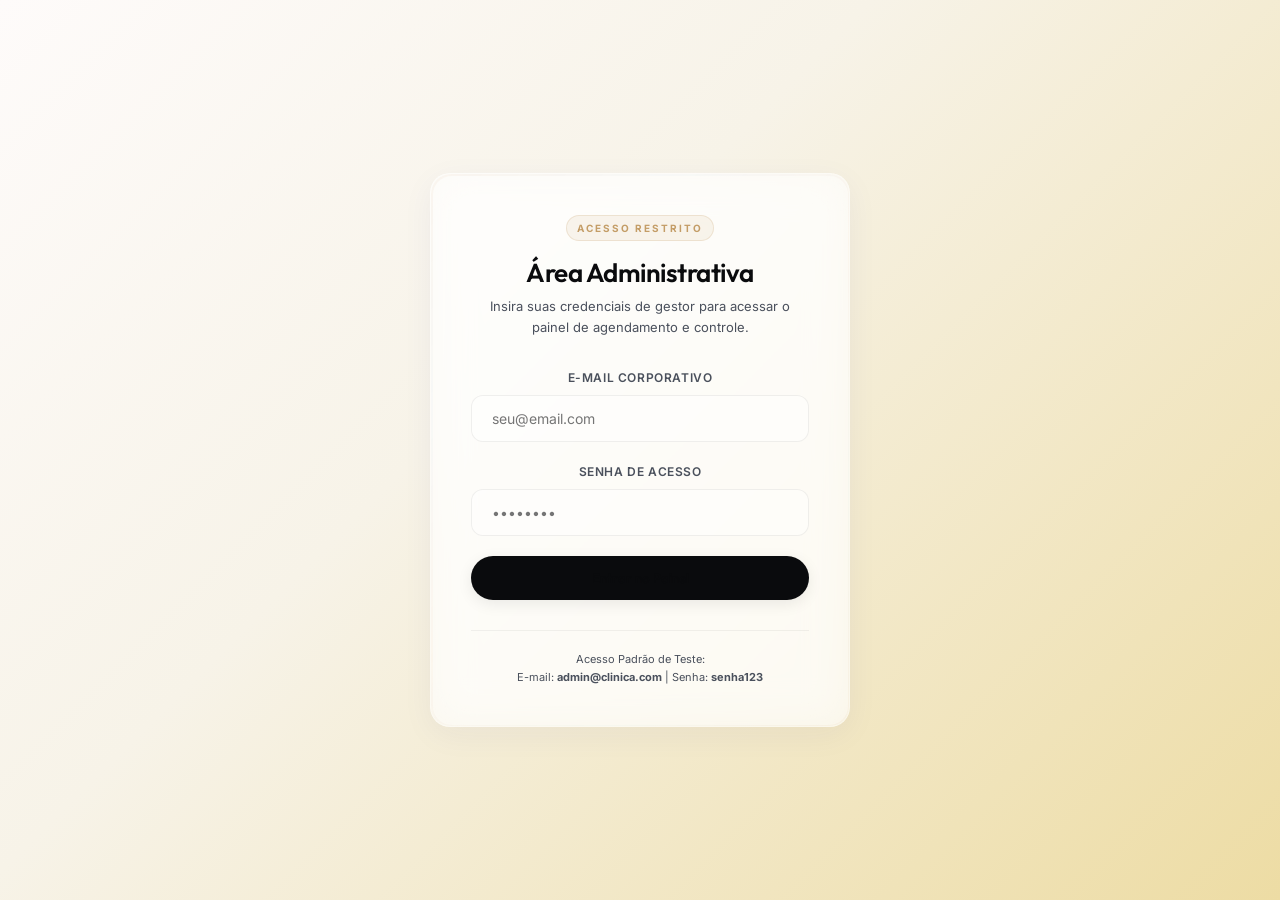
==== admin.html @ 95a86752 "feat: implement dedicated admin.html dashboard with email/password authentication and manager manage" ====
<!DOCTYPE html>
<html lang="pt-BR">
<head>
    <meta charset="UTF-8">
    <meta name="viewport" content="width=device-width, initial-scale=1.0">
    <title>Painel Administrativo - Seu Site</title>
    <!-- Google Fonts: Outfit (luxury headings) and Inter (body content) -->
    <link rel="preconnect" href="https://fonts.googleapis.com">
    <link rel="preconnect" href="https://fonts.gstatic.com" crossorigin>
    <link href="https://fonts.googleapis.com/css2?family=Inter:wght@300;400;500;600;700&family=Outfit:wght@300;400;500;600;700;800&display=swap" rel="stylesheet">
    <link rel="stylesheet" href="style.css">
    <link rel="stylesheet" href="admin.css">
</head>
<body data-theme="light">
    <!-- Liquid Glass SVG filter definitions -->
    <svg style="position: absolute; width: 0; height: 0; pointer-events: none;" xmlns="http://www.w3.org/2000/svg">
        <defs>
            <filter id="liquid-glass-filter">
                <feTurbulence type="fractalNoise" baseFrequency="0.015" numOctaves="3" result="noise" seed="5"></feTurbulence>
                <feDisplacementMap in="SourceGraphic" in2="noise" scale="8" xChannelSelector="R" yChannelSelector="G"></feDisplacementMap>
            </filter>
        </defs>
    </svg>

    <!-- Morphing Background Glass Sculptures -->
    <div class="glass-sculpture sculpture-1"></div>
    <div class="glass-sculpture sculpture-2"></div>
    <div class="glass-sculpture sculpture-3"></div>

    <div class="admin-container">
        <!-- 1. LOGIN GATE -->
        <div id="login-gate" class="login-gate glass-panel">
            <span class="admin-tag">Acesso Restrito</span>
            <h2>Área Administrativa</h2>
            <p class="login-desc">Insira suas credenciais de gestor para acessar o painel de agendamento e controle.</p>

            <form id="login-form" onsubmit="handleLogin(event)">
                <div class="input-group">
                    <label for="login-email">E-mail Corporativo</label>
                    <input type="email" id="login-email" required placeholder="seu@email.com">
                </div>
                <div class="input-group">
                    <label for="login-password">Senha de Acesso</label>
                    <input type="password" id="login-password" required placeholder="••••••••">
                </div>
                <button type="submit" class="btn-primary full-width">
                    <span>Entrar no Painel</span>
                </button>
            </form>
            <p id="login-error-message" class="error-text" style="display: none;">E-mail ou senha incorretos. Tente novamente.</p>
            
            <div class="login-footer">
                <p>Acesso Padrão de Teste:<br>E-mail: <strong>admin@clinica.com</strong> | Senha: <strong>senha123</strong></p>
            </div>
        </div>

        <!-- 2. MAIN ADMIN DASHBOARD -->
        <div id="admin-dashboard" class="admin-dashboard" style="display: none;">
            <!-- Upper Navigation Navbar -->
            <header class="admin-header glass-panel">
                <div class="admin-logo-area">
                    <span class="logo-circle"></span>
                    <h1>Seu Site <span class="logo-sub">Painel</span></h1>
                </div>
                <div class="admin-user-profile">
                    <div class="user-avatar" id="header-avatar">A</div>
                    <div class="user-info-text">
                        <span class="user-name" id="header-username">Administrador</span>
                        <span class="user-role">Gestor Clínico</span>
                    </div>
                    <button class="btn-logout" onclick="handleLogout()">Sair</button>
                </div>
            </header>

            <!-- Dashboard Columns Layout -->
            <div class="admin-layout">
                <!-- Sidebar Menu Tabs -->
                <aside class="admin-sidebar glass-panel">
                    <nav class="sidebar-nav">
                        <button class="sidebar-tab-btn active" id="btn-tab-prices" onclick="switchTab('prices')">
                            <span class="nav-icon">💵</span> Valores & FAQ
                        </button>
                        <button class="sidebar-tab-btn" id="btn-tab-slots" onclick="switchTab('slots')">
                            <span class="nav-icon">📅</span> Agenda & Horários
                        </button>
                        <button class="sidebar-tab-btn" id="btn-tab-bookings" onclick="switchTab('bookings')">
                            <span class="nav-icon">📋</span> Agendamentos
                        </button>
                        <button class="sidebar-tab-btn" id="btn-tab-managers" onclick="switchTab('managers')">
                            <span class="nav-icon">👥</span> Gestores
                        </button>
                    </nav>
                </aside>

                <!-- Content Area -->
                <main class="admin-main-content">
                    <!-- Tab 1: Prices & FAQ -->
                    <div class="tab-content active glass-panel" id="tab-prices">
                        <span class="content-tag">Ajustes Rápidos</span>
                        <h2>Valores dos Serviços</h2>
                        <p class="section-desc">Edite os custos mínimos de cada procedimento. O Chatbot AI e o Agendador serão atualizados instantaneamente.</p>
                        
                        <div class="admin-form-grid">
                            <div class="input-group">
                                <label for="input-price-harmonizacao">Preço Mínimo: Harmonização Facial (R$)</label>
                                <input type="number" id="input-price-harmonizacao" min="0" onchange="savePrices()">
                            </div>
                            <div class="input-group">
                                <label for="input-price-corporal">Preço Mínimo: Tratamentos Corporais (R$)</label>
                                <input type="number" id="input-price-corporal" min="0" onchange="savePrices()">
                            </div>
                            <div class="input-group">
                                <label for="input-price-rejuvenescimento">Preço Mínimo: Rejuvenescimento Facial (R$)</label>
                                <input type="number" id="input-price-rejuvenescimento" min="0" onchange="savePrices()">
                            </div>
                        </div>

                        <h2 style="margin-top: 40px;">FAQ do Assistente Virtual</h2>
                        <p class="section-desc">Configure as respostas que a I.A do site dará aos clientes sobre informações gerais.</p>

                        <div class="input-group">
                            <label for="input-faq-address">Onde fica a clínica? (Endereço completo)</label>
                            <textarea id="input-faq-address" rows="3" onchange="saveFAQ()"></textarea>
                        </div>
                        <div class="input-group">
                            <label for="input-faq-return">Como funciona a consulta de retorno e retoques?</label>
                            <textarea id="input-faq-return" rows="3" onchange="saveFAQ()"></textarea>
                        </div>
                    </div>

                    <!-- Tab 2: Availability Calendar -->
                    <div class="tab-content glass-panel" id="tab-slots">
                        <span class="content-tag">Planejamento</span>
                        <h2>Gerenciar Disponibilidade</h2>
                        <p class="section-desc">Selecione os dias da semana e horários padrões que a clínica disponibilizará para agendamentos automáticos.</p>

                        <h3 class="subsection-title">Dias de Atendimento</h3>
                        <div class="days-checkbox-container">
                            <label class="day-checkbox-label"><input type="checkbox" id="chk-day-1" onchange="saveAvailability()"> Segunda-Feira</label>
                            <label class="day-checkbox-label"><input type="checkbox" id="chk-day-2" onchange="saveAvailability()"> Terça-Feira</label>
                            <label class="day-checkbox-label"><input type="checkbox" id="chk-day-3" onchange="saveAvailability()"> Quarta-Feira</label>
                            <label class="day-checkbox-label"><input type="checkbox" id="chk-day-4" onchange="saveAvailability()"> Quinta-Feira</label>
                            <label class="day-checkbox-label"><input type="checkbox" id="chk-day-5" onchange="saveAvailability()"> Sexta-Feira</label>
                            <label class="day-checkbox-label"><input type="checkbox" id="chk-day-6" onchange="saveAvailability()"> Sábado</label>
                        </div>

                        <h3 class="subsection-title" style="margin-top: 32px;">Horários Disponíveis</h3>
                        <p class="section-desc" style="margin-bottom: 16px;">Assinale os horários padrões que ficarão disponíveis para escolha do cliente:</p>
                        
                        <div class="hours-grid-list" id="hours-grid-container">
                            <!-- Hours list will be dynamically rendered here -->
                        </div>
                    </div>

                    <!-- Tab 3: Active Client Bookings -->
                    <div class="tab-content glass-panel" id="tab-bookings">
                        <span class="content-tag">Reservas</span>
                        <h2>Agendamentos Efetuados</h2>
                        <p class="section-desc">Lista detalhada de reservas e consultas marcadas pelos clientes diretamente pelo site.</p>

                        <div class="bookings-list-table" id="bookings-list-container">
                            <!-- Active bookings will render here -->
                        </div>
                    </div>

                    <!-- Tab 4: Managers & Administrators Management -->
                    <div class="tab-content glass-panel" id="tab-managers">
                        <span class="content-tag">Segurança</span>
                        <h2>Gerenciamento de Gestores</h2>
                        <p class="section-desc">Adicione ou remova profissionais autorizados a alterar preços, horários e visualizar os agendamentos da clínica.</p>

                        <div class="managers-layout">
                            <!-- New Manager Form -->
                            <div class="manager-form-panel glass-panel">
                                <h3>Adicionar Novo Gestor</h3>
                                <form id="add-manager-form" onsubmit="addManager(event)">
                                    <div class="input-group">
                                        <label for="new-manager-name">Nome Completo</label>
                                        <input type="text" id="new-manager-name" required placeholder="Nome do Gestor">
                                    </div>
                                    <div class="input-group">
                                        <label for="new-manager-email">E-mail de Login</label>
                                        <input type="email" id="new-manager-email" required placeholder="email@clinica.com">
                                    </div>
                                    <div class="input-group">
                                        <label for="new-manager-password">Senha Provisória</label>
                                        <input type="password" id="new-manager-password" required placeholder="Mínimo 6 caracteres" minlength="6">
                                    </div>
                                    <button type="submit" class="btn-primary full-width" style="margin-top: 12px;">
                                        <span>Cadastrar Gestor</span>
                                    </button>
                                </form>
                                <p id="add-manager-error" class="error-text" style="display: none; margin-top: 8px; font-size: 11px;"></p>
                            </div>

                            <!-- Active Managers List -->
                            <div class="managers-list-panel">
                                <h3>Gestores Ativos</h3>
                                <div class="managers-grid" id="managers-list-container">
                                    <!-- Rendered dynamically -->
                                </div>
                            </div>
                        </div>
                    </div>
                </main>
            </div>
        </div>
    </div>

    <!-- Background overlay light leak flare animation -->
    <div class="light-leak-overlay"></div>

    <script src="admin.js"></script>
</body>
</html>
---- style.css ----
/* ==========================================================================
   PREMIUM REFRACTIVE DESIGN SYSTEM
   ========================================================================== */

/* Design Tokens & Theme Variables */
:root {
    /* Fonts */
    --font-primary: 'Inter', sans-serif;
    --font-heading: 'Outfit', sans-serif;

    /* Transition Curves */
    --transition-smooth: all 0.6s cubic-bezier(0.16, 1, 0.3, 1);
    --transition-bounce: all 0.8s cubic-bezier(0.34, 1.56, 0.64, 1);

    /* Light Theme (Pearlescent Gold & Alabaster) */
    --bg-main: linear-gradient(to bottom, #fefbfa 0%, #faf1dc 30%, #f3e6c0 60%, #eadca5 100%);
    --color-text-primary: #0a0b0d; /* Obsidian text color satisfying WCAG */
    --color-text-secondary: #4a505c;
    --color-accent: #c49d67; /* Warm Coppery Champagne Gold */
    --color-accent-hover: #b08752;
    --color-glass-bg: rgba(255, 255, 255, 0.28);
    --color-glass-border: rgba(0, 0, 0, 0.04);
    --color-glass-inner-glow: rgba(255, 255, 255, 0.9);
    --color-shadow: rgba(0, 0, 0, 0.03);
    
    /* Refraction (Prism Border Gradient with warmer copper undertones) */
    --prism-gradient: linear-gradient(135deg, 
        rgba(210, 150, 90, 0.3) 0%, 
        rgba(132, 172, 219, 0.2) 25%, 
        rgba(240, 180, 140, 0.3) 50%, 
        rgba(142, 209, 188, 0.2) 75%, 
        rgba(210, 150, 90, 0.3) 100%
    );
    --btn-glass-gradient: linear-gradient(135deg, rgba(255, 255, 255, 0.4), rgba(255, 255, 255, 0.15));
    --aura-1: rgba(210, 140, 80, 0.15); /* Copper Light Flare */
    --aura-2: rgba(132, 172, 219, 0.1);  /* Cool Balance */
    --aura-3: rgba(240, 190, 140, 0.09); /* Soft Vanilla Glow */
}

/* Midnight Obsidian Theme Override */
body[data-theme="dark"] {
    --bg-main: linear-gradient(135deg, #07080a 0%, #0d0f13 50%, #14171d 100%);
    --color-text-primary: #fafafc; /* Radiant light text */
    --color-text-secondary: #9fa6b5;
    --color-accent: #e6c587; /* Radiant Gold */
    --color-accent-hover: #ffd99e;
    --color-glass-bg: rgba(13, 16, 22, 0.45);
    --color-glass-border: rgba(255, 255, 255, 0.05);
    --color-glass-inner-glow: rgba(255, 255, 255, 0.05);
    --color-shadow: rgba(0, 0, 0, 0.3);

    /* Dark theme Refraction */
    --prism-gradient: linear-gradient(135deg, 
        rgba(230, 197, 135, 0.35) 0%, 
        rgba(110, 150, 200, 0.3) 30%, 
        rgba(190, 120, 190, 0.3) 60%, 
        rgba(100, 190, 160, 0.3) 80%, 
        rgba(230, 197, 135, 0.35) 100%
    );
    --btn-glass-gradient: linear-gradient(135deg, rgba(255, 255, 255, 0.08), rgba(255, 255, 255, 0.02));
    --aura-1: rgba(230, 197, 135, 0.08);
    --aura-2: rgba(110, 150, 200, 0.08);
    --aura-3: rgba(190, 120, 190, 0.06);
}

/* Base Styles */
* {
    margin: 0;
    padding: 0;
    box-sizing: border-box;
    scroll-behavior: smooth;
}

body {
    font-family: var(--font-primary);
    color: var(--color-text-primary);
    background: var(--bg-main);
    background-attachment: local;
    background-repeat: no-repeat;
    overflow-x: hidden;
    min-height: 100vh;
    transition: background 0.8s ease, color 0.5s ease;
    line-height: 1.6;
}

h1, h2, h3, h4 {
    font-family: var(--font-heading);
    font-weight: 600;
    letter-spacing: -0.02em;
    line-height: 1.2;
}

a {
    text-decoration: none;
    color: inherit;
}

/* Hide SVG filters but keep functional */
.svg-filters {
    position: absolute;
    width: 0;
    height: 0;
    pointer-events: none;
}

/* Ambient Aura Lights (Luxury glows in background) */
.ambient-aura {
    position: absolute;
    border-radius: 50%;
    filter: blur(140px);
    z-index: -100;
    pointer-events: none;
    transition: background 0.8s ease;
}

#aura-1 {
    width: 600px;
    height: 600px;
    background: var(--aura-1);
    top: -100px;
    right: -100px;
}

#aura-2 {
    width: 500px;
    height: 500px;
    background: var(--aura-2);
    top: 40%;
    left: -150px;
}

#aura-3 {
    width: 700px;
    height: 700px;
    background: var(--aura-3);
    bottom: -100px;
    right: 10%;
}

/* ==========================================================================
   GLASS PANEL DESIGN SYSTEM
   ========================================================================== */

.glass-panel {
    position: relative;
    border-radius: 24px;
    z-index: 1;
    box-shadow: 
        0 12px 40px var(--color-shadow),
        inset 1px 1px 1px var(--color-glass-inner-glow),
        inset -1px -1px 1px rgba(0, 0, 0, 0.02);
    transition: var(--transition-smooth);
}

/* Backdrop-filter isolated in ::before to prevent text distortion */
.glass-panel::before {
    content: '';
    position: absolute;
    inset: 0;
    border-radius: inherit;
    background: var(--color-glass-bg);
    backdrop-filter: blur(20px);
    -webkit-backdrop-filter: blur(20px);
    z-index: -10;
    pointer-events: none;
}

/* Refractive Chromatic Border (Prism Effect) */
.glass-panel::after {
    content: '';
    position: absolute;
    inset: 0;
    border-radius: inherit;
    padding: 1.5px;
    background: var(--prism-gradient);
    -webkit-mask: linear-gradient(#fff 0 0) content-box, linear-gradient(#fff 0 0);
    -webkit-mask-composite: xor;
    mask-composite: exclude;
    pointer-events: none;
    z-index: 20;
    opacity: 0.22;
    transition: var(--transition-smooth);
}

.glass-panel:hover::after {
    opacity: 0.45;
}

/* ==========================================================================
   BUTTONS & ACTIONS
   ========================================================================== */

/* Premium CTA Button (Liquid Glass feel on hover) */
.btn-primary {
    position: relative;
    display: inline-flex;
    align-items: center;
    justify-content: center;
    padding: 14px 28px;
    border-radius: 50px;
    background: var(--color-text-primary);
    color: var(--bg-main);
    font-family: var(--font-heading);
    font-weight: 500;
    overflow: hidden;
    border: none;
    cursor: pointer;
    box-shadow: 0 4px 15px rgba(0, 0, 0, 0.08);
    transition: var(--transition-smooth);
    z-index: 1;
}

.btn-primary span {
    position: relative;
    z-index: 5;
    transition: var(--transition-smooth);
}

.btn-primary::before {
    content: '';
    position: absolute;
    inset: 0;
    background: var(--color-accent);
    transform: scaleX(0);
    transform-origin: right;
    transition: transform 0.6s cubic-bezier(0.16, 1, 0.3, 1);
    z-index: -1;
}

.btn-primary:hover {
    box-shadow: 0 8px 25px rgba(0, 0, 0, 0.15);
    color: #fff;
    transform: translateY(-2px);
}

.btn-primary:hover::before {
    transform: scaleX(1);
    transform-origin: left;
}

.btn-primary:active {
    transform: translateY(0);
}

/* Secondary Button with Refraction */
.btn-secondary {
    position: relative;
    display: inline-flex;
    align-items: center;
    justify-content: center;
    padding: 14px 28px;
    font-family: var(--font-heading);
    font-weight: 500;
    color: var(--color-text-primary);
    cursor: pointer;
    border: none;
    transition: var(--transition-smooth);
}

.btn-secondary::before {
    background: var(--btn-glass-gradient);
    backdrop-filter: blur(10px);
    -webkit-backdrop-filter: blur(10px);
}

.btn-secondary:hover {
    transform: translateY(-2px);
}

.btn-secondary:hover::after {
    opacity: 0.45;
}

.full-width {
    width: 100%;
}

.text-center {
    text-align: center;
}

/* ==========================================================================
   HEADER NAVIGATION
   ========================================================================== */

.main-header {
    position: fixed;
    top: 24px;
    left: 5%;
    width: 90%;
    height: 76px;
    border-radius: 40px;
    z-index: 1000;
    transition: var(--transition-smooth);
}

.main-header::before {
    backdrop-filter: blur(16px);
    -webkit-backdrop-filter: blur(16px);
}

.header-container {
    display: flex;
    justify-content: space-between;
    align-items: center;
    height: 100%;
    padding: 0 32px;
}

.logo {
    display: flex;
    flex-direction: column;
}

.logo-title {
    font-family: var(--font-heading);
    font-size: 20px;
    font-weight: 700;
    letter-spacing: 0.05em;
    color: var(--color-text-primary);
    line-height: 1.1;
}

.logo-subtitle {
    font-size: 9px;
    font-weight: 400;
    letter-spacing: 0.28em;
    color: var(--color-accent);
    margin-top: 2px;
}

.nav-menu {
    display: flex;
    gap: 32px;
}

.nav-link {
    font-family: var(--font-heading);
    font-size: 15px;
    font-weight: 500;
    color: var(--color-text-secondary);
    position: relative;
    padding: 6px 0;
    transition: color 0.3s ease;
}

.nav-link::after {
    content: '';
    position: absolute;
    bottom: 0;
    left: 0;
    width: 100%;
    height: 1.5px;
    background: var(--color-accent);
    transform: scaleX(0);
    transform-origin: right;
    transition: transform 0.4s cubic-bezier(0.16, 1, 0.3, 1);
}

.nav-link:hover {
    color: var(--color-text-primary);
}

.nav-link:hover::after,
.nav-link.active::after {
    transform: scaleX(1);
    transform-origin: left;
}

.nav-link.active {
    color: var(--color-text-primary);
}

.header-actions {
    display: flex;
    align-items: center;
    gap: 16px;
}

/* Theme Toggle slider button */
.theme-toggle-btn {
    width: 44px;
    height: 44px;
    border-radius: 50%;
    border: none;
    cursor: pointer;
    display: flex;
    align-items: center;
    justify-content: center;
    color: var(--color-text-primary);
}

.theme-toggle-btn::before {
    background: var(--btn-glass-gradient);
    backdrop-filter: blur(8px);
    -webkit-backdrop-filter: blur(8px);
}

.theme-toggle-btn .toggle-icon {
    position: absolute;
    display: flex;
    align-items: center;
    justify-content: center;
    transition: transform 0.5s cubic-bezier(0.34, 1.56, 0.64, 1), opacity 0.4s ease;
}

body[data-theme="light"] .theme-toggle-btn .sun {
    transform: rotate(0) scale(1);
    opacity: 1;
}

body[data-theme="light"] .theme-toggle-btn .moon {
    transform: rotate(90deg) scale(0);
    opacity: 0;
}

body[data-theme="dark"] .theme-toggle-btn .sun {
    transform: rotate(-90deg) scale(0);
    opacity: 0;
}

body[data-theme="dark"] .theme-toggle-btn .moon {
    transform: rotate(0) scale(1);
    opacity: 1;
}

.mobile-menu-toggle {
    display: none;
    flex-direction: column;
    gap: 5px;
    width: 30px;
    background: none;
    border: none;
    cursor: pointer;
}

.mobile-menu-toggle span {
    width: 100%;
    height: 2px;
    background: var(--color-text-primary);
    transition: var(--transition-smooth);
}

/* ==========================================================================
   HERO SECTION & LIQUID SCULPTURE
   ========================================================================== */

.hero-section {
    position: relative;
    padding-top: 160px;
    padding-bottom: 80px;
    min-height: 90vh;
    display: flex;
    align-items: center;
    overflow: hidden;
}

.hero-section::before {
    content: '';
    position: absolute;
    inset: 0;
    background: linear-gradient(125deg, 
        rgba(255, 255, 255, 0) 30%, 
        rgba(210, 140, 80, 0.09) 50%, 
        rgba(240, 190, 140, 0.06) 70%, 
        rgba(255, 255, 255, 0) 90%
    );
    background-size: 200% 200%;
    animation: lightLeak 12s ease infinite alternate;
    pointer-events: none;
    z-index: 2;
    mix-blend-mode: screen;
}

@keyframes lightLeak {
    0% { background-position: 0% 50%; opacity: 0.5; }
    100% { background-position: 100% 50%; opacity: 0.9; }
}

.hero-container {
    width: 90%;
    max-width: 1200px;
    margin: 0 auto;
    display: grid;
    grid-template-columns: 1.2fr 1fr;
    gap: 60px;
    align-items: center;
}

.hero-content {
    display: flex;
    flex-direction: column;
    align-items: flex-start;
}

.badge {
    padding: 6px 16px;
    border-radius: 50px;
    font-size: 13px;
    font-weight: 600;
    text-transform: uppercase;
    letter-spacing: 0.1em;
    color: var(--color-accent);
    margin-bottom: 24px;
}

.badge::before {
    background: var(--color-glass-bg);
}

.hero-title {
    font-size: 54px;
    font-weight: 700;
    line-height: 1.15;
    margin-bottom: 24px;
}

/* Chrome/Lux gradient text */
.text-gradient {
    background: linear-gradient(135deg, var(--color-accent) 0%, #aa8c55 50%, var(--color-text-primary) 100%);
    -webkit-background-clip: text;
    -webkit-text-fill-color: transparent;
    background-clip: text;
}

.hero-description {
    font-size: 18px;
    color: var(--color-text-secondary);
    margin-bottom: 40px;
    max-width: 520px;
}

.hero-actions {
    display: flex;
    gap: 20px;
}

/* Interactive hero visual alignment */
.hero-visual {
    position: relative;
    display: flex;
    justify-content: center;
    align-items: center;
    height: 520px;
    width: 100%;
}

.image-wrapper {
    position: relative;
    width: 80%;
    height: 100%;
    border-radius: 32px;
    overflow: visible;
    z-index: 10;
}

.hero-doctor-img {
    width: 100%;
    height: 100%;
    object-fit: cover;
    border-radius: 32px;
    box-shadow: 0 20px 50px rgba(0,0,0,0.1);
    transition: var(--transition-smooth);
}

/* Floating Glass Overlay plates on Doctor Image */
.floating-glass {
    position: absolute;
    width: 200px;
    padding: 16px 20px;
    backdrop-filter: blur(12px) url("#liquid-glass-filter");
    -webkit-backdrop-filter: blur(12px) url("#liquid-glass-filter");
    z-index: 30;
    animation: floatingPlate 6s ease-in-out infinite alternate;
}

.glass-plate-1 {
    top: 20%;
    left: -40px;
    animation-delay: 0s;
}

.glass-plate-2 {
    bottom: 15%;
    right: -40px;
    animation-delay: -3s;
}

.glass-inner {
    display: flex;
    flex-direction: column;
}

.glass-number {
    font-family: var(--font-heading);
    font-size: 24px;
    font-weight: 700;
    color: var(--color-accent);
}

.glass-label {
    font-size: 12px;
    font-weight: 500;
    color: var(--color-text-primary);
    margin-top: 4px;
}

/* Morphing Liquid Glass Sculpture */
.sculpture-container {
    position: absolute;
    width: 110%;
    height: 110%;
    z-index: 1;
    pointer-events: none;
}

.liquid-sculpture {
    position: absolute;
    inset: 10%;
    background: conic-gradient(from 180deg at 50% 50%, 
        rgba(197, 160, 89, 0.45) 0deg, 
        rgba(132, 172, 219, 0.4) 120deg, 
        rgba(214, 152, 179, 0.45) 240deg, 
        rgba(197, 160, 89, 0.45) 360deg
    );
    border-radius: 60% 40% 30% 70% / 60% 30% 70% 40%;
    filter: blur(40px);
    opacity: 0.7;
    animation: morphingSculpture 12s infinite alternate ease-in-out;
}

#sculpture-layer-2 {
    inset: 5%;
    background: radial-gradient(circle, rgba(255, 255, 255, 0.8) 0%, rgba(255, 255, 255, 0) 70%);
    opacity: 0.6;
    animation: morphingSculpture 8s infinite alternate-reverse ease-in-out;
}

#sculpture-layer-3 {
    inset: 12%;
    border: 3px solid rgba(255, 255, 255, 0.4);
    filter: blur(4px) url("#liquid-glass-filter");
    animation: morphingSculpture 16s infinite alternate ease-in-out;
}

/* Animations */
@keyframes floatingPlate {
    0% { transform: translateY(0) rotate(0deg); }
    100% { transform: translateY(-15px) rotate(2deg); }
}

@keyframes morphingSculpture {
    0% {
        border-radius: 60% 40% 30% 70% / 60% 30% 70% 40%;
        transform: rotate(0deg) scale(1);
    }
    50% {
        border-radius: 40% 60% 50% 50% / 40% 60% 40% 60%;
        transform: rotate(180deg) scale(1.08);
    }
    100% {
        border-radius: 50% 50% 70% 30% / 50% 30% 60% 50%;
        transform: rotate(360deg) scale(0.95);
    }
}

/* ==========================================================================
   SPECIALTIES GRID WITH SIBLING DIMMING & 3D TILT
   ========================================================================== */

.specialties-section {
    padding: 100px 5%;
    max-width: 1200px;
    margin: 0 auto;
}

.section-header {
    text-align: center;
    margin-bottom: 60px;
}

.section-title {
    font-size: 40px;
    font-weight: 700;
    margin-bottom: 16px;
}

.section-subtitle {
    font-size: 16px;
    color: var(--color-text-secondary);
    max-width: 600px;
    margin: 0 auto;
}

.grid-container {
    display: grid;
    grid-template-columns: repeat(3, 1fr);
    gap: 32px;
}

.grid-col {
    perspective: 1000px;
    height: 100%;
}

.card {
    height: 100%;
    display: flex;
    flex-direction: column;
    overflow: hidden;
    cursor: pointer;
    transform-style: preserve-3d;
    transform: perspective(1000px) rotateX(0) rotateY(0) scale(1);
    transition: transform 0.5s cubic-bezier(0.16, 1, 0.3, 1), opacity 0.5s ease, filter 0.5s ease;
}

/* Sibling Dimming Action (defined in skill CSS) */
.grid-container:hover .card {
    opacity: 0.45;
    transform: scale(0.96);
    filter: blur(0.5px);
}

.grid-container .card:hover {
    opacity: 1;
    filter: none;
    transform: scale(1.02);
}

/* Spotlight radial overlay tracked by JavaScript */
.card-glow {
    position: absolute;
    inset: 0;
    background: radial-gradient(circle 200px at var(--mouse-x, 50%) var(--mouse-y, 50%), 
        rgba(255, 255, 255, 0.15), 
        transparent 80%
    );
    z-index: 5;
    pointer-events: none;
    mix-blend-mode: overlay;
    opacity: 0;
    transition: opacity 0.4s ease;
}

.card:hover .card-glow {
    opacity: 1;
}

.card-img-container {
    position: relative;
    width: 100%;
    height: 240px;
    overflow: hidden;
}

.card-img {
    width: 100%;
    height: 100%;
    object-fit: cover;
    transition: transform 1.2s cubic-bezier(0.16, 1, 0.3, 1);
}

.card-overlay {
    position: absolute;
    inset: 0;
    background: linear-gradient(to bottom, transparent 40%, rgba(0,0,0,0.4) 100%);
    opacity: 0.6;
}

.card:hover .card-img {
    transform: scale(1.08);
}

.card-content {
    padding: 32px;
    display: flex;
    flex-direction: column;
    flex-grow: 1;
    z-index: 10;
}

.card-icon {
    width: 48px;
    height: 48px;
    border-radius: 12px;
    background: rgba(197, 160, 89, 0.1);
    color: var(--color-accent);
    display: flex;
    align-items: center;
    justify-content: center;
    margin-bottom: 24px;
    transition: var(--transition-smooth);
}

.card:hover .card-icon {
    background: var(--color-accent);
    color: #fff;
    transform: scale(1.1) translateZ(20px);
}

.card-title {
    font-size: 22px;
    margin-bottom: 12px;
    transition: var(--transition-smooth);
}

.card:hover .card-title {
    transform: translateZ(15px);
}

.card-description {
    font-size: 14px;
    color: var(--color-text-secondary);
    margin-bottom: 24px;
    flex-grow: 1;
}

.card-btn {
    background: none;
    border: none;
    font-family: var(--font-heading);
    font-size: 15px;
    font-weight: 600;
    color: var(--color-accent);
    cursor: pointer;
    display: inline-flex;
    align-items: center;
    gap: 8px;
    align-self: flex-start;
    transition: var(--transition-smooth);
}

.card-btn .arrow {
    transition: transform 0.3s ease;
}

.card:hover .card-btn .arrow {
    transform: translateX(5px);
}

/* ==========================================================================
   DIAGNOSTIC SIMULATOR SECTION
   ========================================================================== */

.diagnostic-section {
    padding: 60px 5%;
    max-width: 1200px;
    margin: 0 auto;
}

.diagnostic-container {
    padding: 60px;
    border-radius: 32px;
}

.diagnostic-container::before {
    backdrop-filter: blur(24px);
    -webkit-backdrop-filter: blur(24px);
}

.diagnostic-header {
    text-align: center;
    margin-bottom: 48px;
}

.section-tag {
    font-size: 13px;
    font-weight: 700;
    text-transform: uppercase;
    letter-spacing: 0.1em;
    margin-bottom: 12px;
    display: block;
}

.diagnostic-header h2 {
    font-size: 36px;
    margin-bottom: 12px;
}

.diagnostic-header p {
    color: var(--color-text-secondary);
    max-width: 550px;
    margin: 0 auto;
}

.simulator-grid {
    display: grid;
    grid-template-columns: 1.2fr 1fr;
    gap: 60px;
    align-items: center;
}

.simulator-controls {
    display: flex;
    flex-direction: column;
    gap: 32px;
}

.control-group {
    display: flex;
    flex-direction: column;
}

.control-label-wrapper {
    display: flex;
    justify-content: space-between;
    font-family: var(--font-heading);
    font-weight: 600;
    margin-bottom: 12px;
}

.control-label {
    font-size: 16px;
}

.control-value {
    color: var(--color-accent);
}

/* Custom premium range slider */
.luxury-range {
    -webkit-appearance: none;
    width: 100%;
    height: 6px;
    border-radius: 3px;
    background: rgba(0, 0, 0, 0.06);
    outline: none;
    transition: background 0.3s ease;
}

body[data-theme="dark"] .luxury-range {
    background: rgba(255, 255, 255, 0.08);
}

.luxury-range::-webkit-slider-thumb {
    -webkit-appearance: none;
    appearance: none;
    width: 22px;
    height: 22px;
    border-radius: 50%;
    background: var(--color-text-primary);
    border: 3px solid var(--bg-main);
    cursor: pointer;
    box-shadow: 0 3px 8px rgba(0,0,0,0.15);
    transition: var(--transition-smooth);
}

.luxury-range::-webkit-slider-thumb:hover {
    transform: scale(1.2);
    background: var(--color-accent);
}

.slider-ticks {
    display: flex;
    justify-content: space-between;
    font-size: 11px;
    color: var(--color-text-secondary);
    margin-top: 8px;
}

/* Preview result panel styling */
.simulator-preview {
    padding: 40px;
    border-radius: 24px;
    position: relative;
    overflow: hidden;
}

.simulator-preview::before {
    background: rgba(255, 255, 255, 0.15);
    backdrop-filter: blur(16px);
    -webkit-backdrop-filter: blur(16px);
}

body[data-theme="dark"] .simulator-preview::before {
    background: rgba(255, 255, 255, 0.02);
}

.preview-glow {
    position: absolute;
    top: -50%;
    left: -50%;
    width: 200%;
    height: 200%;
    background: radial-gradient(circle, rgba(197,160,89,0.06) 0%, transparent 60%);
    pointer-events: none;
}

.preview-content {
    position: relative;
    z-index: 10;
}

.preview-content h3 {
    font-size: 22px;
    margin-bottom: 8px;
}

.preview-intro {
    font-size: 13px;
    color: var(--color-text-secondary);
    margin-bottom: 24px;
}

.treatment-results {
    margin-bottom: 32px;
    min-height: 120px;
}

.result-item {
    animation: fadeInResult 0.5s ease forwards;
}

@keyframes fadeInResult {
    from { opacity: 0; transform: translateY(10px); }
    to { opacity: 1; transform: translateY(0); }
}

.result-item h4 {
    font-size: 18px;
    color: var(--color-accent);
    margin-bottom: 8px;
}

.result-item p {
    font-size: 14px;
    color: var(--color-text-secondary);
}

/* ==========================================================================
   ABOUT & CLINIC PHILOSOPHY
   ========================================================================== */

.about-section {
    padding: 100px 5%;
    max-width: 1200px;
    margin: 0 auto;
}

.about-container {
    display: grid;
    grid-template-columns: 1fr 1.2fr;
    gap: 80px;
    align-items: center;
}

.about-image-wrapper {
    position: relative;
    height: 480px;
    width: 100%;
}

.about-glow {
    position: absolute;
    top: 10%;
    left: 10%;
    width: 80%;
    height: 80%;
    background: var(--prism-gradient);
    filter: blur(60px);
    z-index: 1;
    opacity: 0.5;
}

.about-glass-frame {
    position: relative;
    width: 100%;
    height: 100%;
    z-index: 5;
    display: flex;
    align-items: center;
    justify-content: center;
    padding: 40px;
}

.about-glass-frame::before {
    background: rgba(255, 255, 255, 0.12);
    backdrop-filter: blur(30px);
    -webkit-backdrop-filter: blur(30px);
}

.clinic-room-concept {
    display: flex;
    flex-direction: column;
    align-items: center;
    text-align: center;
}

.luxury-badge {
    padding: 8px 20px;
    border-radius: 50px;
    border: 1px solid rgba(197, 160, 89, 0.3);
    font-family: var(--font-heading);
    font-size: 11px;
    letter-spacing: 0.2em;
    color: var(--color-accent);
    margin-bottom: 32px;
}

.clinic-motto {
    font-family: var(--font-heading);
    font-size: 20px;
    font-style: italic;
    color: var(--color-text-primary);
    line-height: 1.5;
}

.about-text-content {
    display: flex;
    flex-direction: column;
}

.about-text-content h2 {
    font-size: 40px;
    margin-bottom: 24px;
}

.about-text-content p {
    font-size: 16px;
    color: var(--color-text-secondary);
    margin-bottom: 24px;
}

.pillars-grid {
    display: grid;
    grid-template-columns: 1fr;
    gap: 20px;
    margin-top: 16px;
}

.pillar-item {
    display: flex;
    gap: 16px;
    align-items: flex-start;
}

.pillar-icon {
    width: 24px;
    height: 24px;
    border-radius: 50%;
    background: var(--color-accent);
    color: #fff;
    display: flex;
    align-items: center;
    justify-content: center;
    font-size: 12px;
    flex-shrink: 0;
}

.pillar-text strong {
    font-family: var(--font-heading);
    font-size: 16px;
    display: block;
    margin-bottom: 4px;
}

.pillar-text p {
    font-size: 13px;
    color: var(--color-text-secondary);
    margin-bottom: 0;
}

/* ==========================================================================
   CONTACT SECTION & INTERACTIVE FORM
   ========================================================================== */

.contact-section {
    padding: 100px 5%;
    max-width: 1200px;
    margin: 0 auto 60px auto;
}

.contact-container {
    display: grid;
    grid-template-columns: 1fr 1.2fr;
    gap: 48px;
}

.contact-info-panel {
    padding: 48px;
    display: flex;
    flex-direction: column;
}

.contact-info-panel h2 {
    font-size: 32px;
    margin-bottom: 16px;
}

.contact-info-panel > p {
    color: var(--color-text-secondary);
    margin-bottom: 40px;
}

.contact-details {
    display: flex;
    flex-direction: column;
    gap: 28px;
    flex-grow: 1;
}

.detail-item {
    display: flex;
    gap: 16px;
}

.detail-icon {
    width: 44px;
    height: 44px;
    border-radius: 50%;
    background: rgba(197,160,89,0.08);
    color: var(--color-accent);
    display: flex;
    align-items: center;
    justify-content: center;
    flex-shrink: 0;
}

.detail-item h4 {
    font-size: 16px;
    margin-bottom: 4px;
}

.detail-item p {
    font-size: 14px;
    color: var(--color-text-secondary);
}

.social-links {
    display: flex;
    gap: 12px;
    margin-top: 40px;
}

.social-btn {
    width: 40px;
    height: 40px;
    border-radius: 50%;
    display: flex;
    align-items: center;
    justify-content: center;
    font-size: 11px;
    font-weight: 700;
    color: var(--color-accent);
    transition: var(--transition-smooth);
}

.social-btn::before {
    background: var(--btn-glass-gradient);
}

.social-btn:hover {
    transform: translateY(-3px);
    color: var(--color-text-primary);
}

/* Contact form panel with glow */
.contact-form-panel {
    padding: 48px;
    position: relative;
    overflow: hidden;
}

.form-glow {
    position: absolute;
    bottom: -30%;
    right: -30%;
    width: 150px;
    height: 150px;
    background: var(--prism-gradient);
    filter: blur(40px);
    opacity: 0.4;
}

.contact-form-panel h3 {
    font-size: 24px;
    margin-bottom: 8px;
}

.contact-form-panel > p {
    font-size: 14px;
    color: var(--color-text-secondary);
    margin-bottom: 32px;
}

.input-group {
    display: flex;
    flex-direction: column;
    margin-bottom: 20px;
}

.input-group label {
    font-size: 12px;
    font-weight: 600;
    text-transform: uppercase;
    letter-spacing: 0.05em;
    color: var(--color-text-secondary);
    margin-bottom: 8px;
}

.input-group input,
.input-group select,
.input-group textarea {
    padding: 14px 20px;
    border-radius: 12px;
    border: 1px solid rgba(0,0,0,0.06);
    background: rgba(255,255,255,0.4);
    font-family: var(--font-primary);
    font-size: 14px;
    color: var(--color-text-primary);
    outline: none;
    transition: var(--transition-smooth);
}

body[data-theme="dark"] .input-group input,
body[data-theme="dark"] .input-group select,
body[data-theme="dark"] .input-group textarea {
    border: 1px solid rgba(255,255,255,0.06);
    background: rgba(0,0,0,0.2);
}

.input-group input:focus,
.input-group select:focus,
.input-group textarea:focus {
    border-color: var(--color-accent);
    background: rgba(255,255,255,0.9);
}

body[data-theme="dark"] .input-group input:focus,
body[data-theme="dark"] .input-group select:focus,
body[data-theme="dark"] .input-group textarea:focus {
    background: rgba(0,0,0,0.4);
}

.success-message {
    display: none;
    text-align: center;
    padding: 40px 0;
    animation: fadeInResult 0.5s ease forwards;
}

.success-icon {
    width: 60px;
    height: 60px;
    border-radius: 50%;
    background: rgba(46, 204, 113, 0.1);
    color: #2ecc71;
    display: inline-flex;
    align-items: center;
    justify-content: center;
    font-size: 24px;
    margin-bottom: 20px;
}

.success-message h4 {
    font-size: 20px;
    margin-bottom: 8px;
}

.success-message p {
    color: var(--color-text-secondary);
}

/* ==========================================================================
   FOOTER
   ========================================================================== */

.main-footer {
    padding: 40px 5%;
    border-top: 1px solid rgba(0,0,0,0.03);
    text-align: center;
    font-size: 13px;
    color: var(--color-text-secondary);
}

body[data-theme="dark"] .main-footer {
    border-top: 1px solid rgba(255,255,255,0.03);
}

/* ==========================================================================
   INTERACTIVE DRAWERS (GAVETAS DESLIZANTES)
   ========================================================================== */

.drawer-overlay {
    position: fixed;
    inset: 0;
    background: rgba(10, 11, 13, 0.2);
    backdrop-filter: blur(4px);
    -webkit-backdrop-filter: blur(4px);
    z-index: 1900;
    opacity: 0;
    pointer-events: none;
    transition: opacity 0.6s cubic-bezier(0.16, 1, 0.3, 1);
}

.drawer-overlay.active {
    opacity: 1;
    pointer-events: auto;
}

.drawer {
    position: fixed;
    top: 24px;
    right: 24px;
    bottom: 24px;
    width: 460px;
    max-width: calc(100vw - 48px);
    border-radius: 32px;
    z-index: 2000;
    transform: translateX(120%);
    transition: transform 0.8s cubic-bezier(0.16, 1, 0.3, 1);
    overflow-y: auto;
}

.drawer::before {
    background: rgba(255, 255, 255, 0.65);
    backdrop-filter: blur(30px);
    -webkit-backdrop-filter: blur(30px);
}

body[data-theme="dark"] .drawer::before {
    background: rgba(10, 13, 18, 0.65);
}

.drawer.active {
    transform: translateX(0);
}

.drawer-close {
    position: absolute;
    top: 24px;
    right: 24px;
    width: 36px;
    height: 36px;
    border-radius: 50%;
    border: none;
    background: rgba(0,0,0,0.04);
    color: var(--color-text-primary);
    cursor: pointer;
    font-size: 20px;
    display: flex;
    align-items: center;
    justify-content: center;
    transition: var(--transition-smooth);
    z-index: 100;
}

body[data-theme="dark"] .drawer-close {
    background: rgba(255,255,255,0.06);
}

.drawer-close:hover {
    background: var(--color-text-primary);
    color: var(--bg-main);
}

.drawer-content {
    padding: 40px;
}

.drawer-tag {
    font-size: 11px;
    font-weight: 700;
    text-transform: uppercase;
    letter-spacing: 0.1em;
    color: var(--color-accent);
    display: block;
    margin-bottom: 8px;
}

.drawer h2 {
    font-size: 28px;
    margin-bottom: 24px;
}

.drawer-img-container {
    width: 100%;
    height: 200px;
    border-radius: 16px;
    overflow: hidden;
    margin-bottom: 24px;
}

.drawer-img {
    width: 100%;
    height: 100%;
    object-fit: cover;
}

.drawer-intro {
    font-size: 15px;
    color: var(--color-text-primary);
    margin-bottom: 24px;
}

.drawer h3 {
    font-size: 18px;
    margin-bottom: 12px;
}

.drawer-list {
    list-style: none;
    margin-bottom: 32px;
}

.drawer-list li {
    position: relative;
    padding-left: 20px;
    margin-bottom: 12px;
    font-size: 13px;
    color: var(--color-text-secondary);
}

.drawer-list li::before {
    content: '•';
    position: absolute;
    left: 0;
    color: var(--color-accent);
    font-weight: bold;
}

.drawer-list li strong {
    color: var(--color-text-primary);
}

.info-highlight {
    display: grid;
    grid-template-columns: 1fr 1fr;
    gap: 20px;
    padding: 20px;
    border-radius: 16px;
    margin-bottom: 32px;
}

.info-highlight::before {
    background: rgba(0,0,0,0.02);
}

body[data-theme="dark"] .info-highlight::before {
    background: rgba(255,255,255,0.02);
}

.info-highlight strong {
    font-size: 11px;
    text-transform: uppercase;
    color: var(--color-accent);
    display: block;
    margin-bottom: 4px;
}

.info-highlight p {
    font-size: 14px;
    font-weight: 600;
}

/* Diagnostic results details */
.diagnostic-summary-box {
    padding: 20px;
    border-radius: 16px;
    margin-bottom: 28px;
}

.diagnostic-summary-box::before {
    background: rgba(197, 160, 89, 0.08);
}

.diagnostic-summary-box h4 {
    font-size: 15px;
    color: var(--color-accent);
    margin-bottom: 6px;
}

.diagnostic-summary-box p {
    font-size: 13px;
    color: var(--color-text-primary);
}

.diagnostic-details-list {
    display: flex;
    flex-direction: column;
    gap: 16px;
    margin-bottom: 32px;
}

.diag-detail-card {
    padding: 20px;
    border-radius: 16px;
    border: 1px solid rgba(0,0,0,0.03);
    background: rgba(255,255,255,0.2);
}

body[data-theme="dark"] .diag-detail-card {
    border: 1px solid rgba(255,255,255,0.03);
    background: rgba(0,0,0,0.1);
}

.diag-detail-card h4 {
    font-size: 15px;
    margin-bottom: 6px;
    color: var(--color-text-primary);
}

.diag-detail-card p {
    font-size: 12px;
    color: var(--color-text-secondary);
}

.clinic-assurance {
    padding: 16px;
    border-radius: 12px;
    font-size: 11px;
    color: var(--color-text-secondary);
    margin-bottom: 24px;
}

.clinic-assurance::before {
    background: rgba(0,0,0,0.01);
}

/* ==========================================================================
   RESPONSIVE DESIGN (MEDIA QUERIES)
   ========================================================================== */

@media (max-width: 1024px) {
    .hero-container {
        grid-template-columns: 1fr;
        gap: 40px;
        text-align: center;
    }

    .hero-content {
        align-items: center;
    }

    .hero-description {
        margin-left: auto;
        margin-right: auto;
    }

    .hero-visual {
        height: 480px;
        max-width: 500px;
        margin: 0 auto;
    }

    .grid-container {
        grid-template-columns: repeat(2, 1fr);
    }

    .simulator-grid {
        grid-template-columns: 1fr;
        gap: 40px;
    }

    .about-container {
        grid-template-columns: 1fr;
        gap: 40px;
    }

    .about-image-wrapper {
        height: 380px;
        max-width: 480px;
        margin: 0 auto;
    }

    .contact-container {
        grid-template-columns: 1fr;
        gap: 32px;
    }
}

@media (max-width: 768px) {
    .main-header {
        top: 12px;
        height: 64px;
        padding: 0 16px;
    }

    .header-container {
        padding: 0 12px;
    }

    .nav-menu {
        position: fixed;
        top: 88px;
        left: 5%;
        width: 90%;
        background: var(--color-glass-bg);
        backdrop-filter: blur(30px);
        -webkit-backdrop-filter: blur(30px);
        flex-direction: column;
        padding: 32px;
        border-radius: 24px;
        gap: 20px;
        border: 1px solid var(--color-glass-border);
        box-shadow: 0 15px 30px var(--color-shadow);
        transform: translateY(-30px);
        opacity: 0;
        pointer-events: none;
        transition: var(--transition-smooth);
        z-index: 1001;
    }

    .nav-menu.active {
        transform: translateY(0);
        opacity: 1;
        pointer-events: auto;
    }

    .mobile-menu-toggle {
        display: flex;
    }

    .mobile-menu-toggle.active span:nth-child(1) {
        transform: translateY(7px) rotate(45deg);
    }

    .mobile-menu-toggle.active span:nth-child(2) {
        opacity: 0;
    }

    .mobile-menu-toggle.active span:nth-child(3) {
        transform: translateY(-7px) rotate(-45deg);
    }

    .hero-title {
        font-size: 38px;
    }

    .hero-actions {
        flex-direction: column;
        width: 100%;
    }

    .hero-actions a {
        width: 100%;
        text-align: center;
    }

    .grid-container {
        grid-template-columns: 1fr;
    }

    .diagnostic-container {
        padding: 24px;
    }

    .drawer {
        width: 100%;
        right: 0;
        bottom: 0;
        top: 60px;
        border-radius: 32px 32px 0 0;
        max-width: 100%;
        transform: translateY(120%);
    }

    .drawer.active {
        transform: translateY(0);
    }

    .header-actions #btn-header-cta {
        display: none;
    }
}

/* ==========================================================================
   AI CONCIERGE CHATBOT WIDGET
   ========================================================================== */

.ai-chat-widget {
    position: fixed;
    bottom: 24px;
    right: 24px;
    z-index: 1800;
    font-family: var(--font-primary);
}

.chat-trigger {
    width: 60px;
    height: 60px;
    border-radius: 50%;
    border: none;
    background: var(--color-text-primary);
    color: var(--bg-main);
    cursor: pointer;
    display: flex;
    align-items: center;
    justify-content: center;
    box-shadow: 0 10px 30px rgba(0, 0, 0, 0.15);
    transition: var(--transition-bounce);
    position: relative;
}

.chat-trigger:hover {
    transform: scale(1.1);
}

.chat-trigger::before {
    background: var(--color-text-primary);
}

.chat-trigger svg {
    color: var(--bg-main);
}

.chat-badge {
    position: absolute;
    top: -5px;
    right: -5px;
    background: #e74c3c;
    color: white;
    font-size: 10px;
    font-weight: 700;
    width: 20px;
    height: 20px;
    border-radius: 50%;
    display: flex;
    align-items: center;
    justify-content: center;
    border: 2px solid var(--bg-main);
    animation: badgePulse 2s infinite;
}

@keyframes badgePulse {
    0% { transform: scale(1); }
    50% { transform: scale(1.15); }
    100% { transform: scale(1); }
}

.chat-window {
    position: absolute;
    bottom: 80px;
    right: 0;
    width: 360px;
    height: 500px;
    border-radius: 24px;
    display: flex;
    flex-direction: column;
    overflow: hidden;
    opacity: 0;
    pointer-events: none;
    transform: translateY(20px) scale(0.95);
    transition: var(--transition-smooth);
    box-shadow: 0 15px 50px rgba(0, 0, 0, 0.12);
}

.chat-window.active {
    opacity: 1;
    pointer-events: auto;
    transform: translateY(0) scale(1);
}

.chat-window::before {
    background: rgba(255, 255, 255, 0.75);
    backdrop-filter: blur(30px);
    -webkit-backdrop-filter: blur(30px);
}

body[data-theme="dark"] .chat-window::before {
    background: rgba(10, 13, 18, 0.75);
}

.chat-header {
    padding: 16px 20px;
    border-bottom: 1px solid rgba(0, 0, 0, 0.04);
    display: flex;
    align-items: center;
    gap: 12px;
    background: rgba(255, 255, 255, 0.2);
}

body[data-theme="dark"] .chat-header {
    border-bottom: 1px solid rgba(255, 255, 255, 0.04);
    background: rgba(0, 0, 0, 0.1);
}

.chat-avatar {
    width: 36px;
    height: 36px;
    border-radius: 50%;
    background: var(--color-accent);
    color: white;
    font-weight: 700;
    font-size: 13px;
    display: flex;
    align-items: center;
    justify-content: center;
    font-family: var(--font-heading);
}

.chat-status-info {
    flex-grow: 1;
}

.chat-status-info h4 {
    font-size: 14px;
    line-height: 1.2;
    color: var(--color-text-primary);
}

.chat-status-info span {
    font-size: 11px;
    color: var(--color-accent);
}

.chat-close {
    background: none;
    border: none;
    font-size: 20px;
    color: var(--color-text-secondary);
    cursor: pointer;
}

.chat-messages {
    flex-grow: 1;
    padding: 20px;
    overflow-y: auto;
    display: flex;
    flex-direction: column;
    gap: 12px;
}

.chat-msg {
    max-width: 85%;
    padding: 10px 14px;
    border-radius: 16px;
    font-size: 13px;
    line-height: 1.4;
}

.chat-msg.bot {
    background: rgba(0, 0, 0, 0.03);
    color: var(--color-text-primary);
    align-self: flex-start;
    border-bottom-left-radius: 4px;
    border: 1px solid rgba(0, 0, 0, 0.02);
}

body[data-theme="dark"] .chat-msg.bot {
    background: rgba(255, 255, 255, 0.04);
    border: 1px solid rgba(255, 255, 255, 0.02);
}

.chat-msg.user {
    background: var(--color-text-primary);
    color: var(--bg-main);
    align-self: flex-end;
    border-bottom-right-radius: 4px;
}

.chat-chips {
    display: flex;
    gap: 6px;
    padding: 0 20px 12px 20px;
    overflow-x: auto;
    scrollbar-width: none; /* Firefox */
}

.chat-chips::-webkit-scrollbar {
    display: none; /* Chrome/Safari */
}

.chat-chips button {
    padding: 6px 12px;
    border-radius: 30px;
    border: 1px solid var(--color-accent);
    background: rgba(197, 160, 89, 0.08);
    color: var(--color-accent);
    font-size: 11px;
    cursor: pointer;
    font-weight: 500;
    white-space: nowrap;
    transition: var(--transition-smooth);
}

.chat-chips button:hover {
    background: var(--color-accent);
    color: white;
}

.chat-input-area {
    padding: 12px 20px 20px 20px;
    border-top: 1px solid rgba(0, 0, 0, 0.04);
    display: flex;
    gap: 8px;
}

body[data-theme="dark"] .chat-input-area {
    border-top: 1px solid rgba(255, 255, 255, 0.04);
}

.chat-input-area input {
    flex-grow: 1;
    padding: 10px 16px;
    border-radius: 12px;
    border: 1px solid rgba(0, 0, 0, 0.06);
    background: rgba(255, 255, 255, 0.4);
    font-size: 13px;
    color: var(--color-text-primary);
    outline: none;
    transition: var(--transition-smooth);
}

body[data-theme="dark"] .chat-input-area input {
    border: 1px solid rgba(255, 255, 255, 0.06);
    background: rgba(0, 0, 0, 0.2);
}

.chat-input-area input:focus {
    border-color: var(--color-accent);
    background: white;
}

body[data-theme="dark"] .chat-input-area input:focus {
    background: black;
}

.chat-input-area button {
    width: 38px;
    height: 38px;
    border-radius: 12px;
    border: none;
    background: var(--color-text-primary);
    color: var(--bg-main);
    display: flex;
    align-items: center;
    justify-content: center;
    cursor: pointer;
    transition: var(--transition-smooth);
}

.chat-input-area button:hover {
    background: var(--color-accent);
    color: white;
}

/* ==========================================================================
   BOOKING WIZARD COMPONENT
   ========================================================================== */

.booking-wizard {
    display: flex;
    flex-direction: column;
    margin-top: 20px;
}

.wizard-steps {
    display: flex;
    align-items: center;
    justify-content: space-between;
    margin-bottom: 32px;
    padding: 0 10%;
}

.wizard-steps .step {
    width: 28px;
    height: 28px;
    border-radius: 50%;
    background: rgba(0, 0, 0, 0.05);
    color: var(--color-text-secondary);
    display: flex;
    align-items: center;
    justify-content: center;
    font-size: 12px;
    font-weight: 700;
    transition: var(--transition-smooth);
}

body[data-theme="dark"] .wizard-steps .step {
    background: rgba(255, 255, 255, 0.06);
}

.wizard-steps .step.active {
    background: var(--color-accent);
    color: white;
    box-shadow: 0 0 15px rgba(197, 160, 89, 0.4);
}

.wizard-steps .step.completed {
    background: var(--color-text-primary);
    color: var(--bg-main);
}

.step-line {
    flex-grow: 1;
    height: 2px;
    background: rgba(0, 0, 0, 0.04);
    margin: 0 8px;
}

body[data-theme="dark"] .step-line {
    background: rgba(255, 255, 255, 0.04);
}

.wizard-tab {
    display: none;
    animation: fadeInTab 0.5s ease forwards;
}

.wizard-tab.active {
    display: block;
}

@keyframes fadeInTab {
    from { opacity: 0; transform: translateY(10px); }
    to { opacity: 1; transform: translateY(0); }
}

.wizard-tab h3 {
    font-size: 18px;
    margin-bottom: 20px;
    color: var(--color-text-primary);
}

.booking-services-list {
    display: flex;
    flex-direction: column;
    gap: 12px;
}

.booking-service-option {
    padding: 16px 20px;
    display: flex;
    align-items: center;
    gap: 16px;
    cursor: pointer;
    border: 1px solid rgba(0,0,0,0.03);
}

.booking-service-option::before {
    background: rgba(255, 255, 255, 0.2);
}

.booking-service-option input[type="radio"] {
    accent-color: var(--color-accent);
    width: 18px;
    height: 18px;
}

.service-option-details {
    display: flex;
    flex-direction: column;
}

.service-option-details strong {
    font-size: 14px;
    color: var(--color-text-primary);
}

.service-price {
    font-size: 12px;
    color: var(--color-accent);
    font-weight: 500;
}

/* Time slots grid styling */
.booking-slots-grid {
    display: grid;
    grid-template-columns: repeat(3, 1fr);
    gap: 8px;
    margin-top: 12px;
    max-height: 200px;
    overflow-y: auto;
    padding-right: 4px;
}

.slot-btn {
    padding: 10px;
    border-radius: 10px;
    border: 1px solid rgba(0,0,0,0.05);
    background: rgba(255, 255, 255, 0.3);
    color: var(--color-text-primary);
    cursor: pointer;
    font-size: 13px;
    font-weight: 500;
    transition: var(--transition-smooth);
    text-align: center;
}

body[data-theme="dark"] .slot-btn {
    border: 1px solid rgba(255,255,255,0.05);
    background: rgba(0, 0, 0, 0.1);
}

.slot-btn:hover {
    border-color: var(--color-accent);
    color: var(--color-accent);
}

.slot-btn.selected {
    background: var(--color-accent);
    color: white;
    border-color: var(--color-accent);
}

.no-slots-message {
    grid-column: 1 / -1;
    text-align: center;
    font-size: 13px;
    color: var(--color-text-secondary);
    padding: 24px 0;
}

/* Summary Ticket & Receipts */
.booking-summary-ticket {
    border: 1px dashed var(--color-accent);
}

.booking-summary-ticket::before {
    background: rgba(197, 160, 89, 0.03);
}

.booking-summary-ticket h4 {
    font-size: 16px;
    margin-bottom: 4px;
}

.booking-summary-ticket p {
    font-size: 13px;
    color: var(--color-text-secondary);
}

.booking-receipt {
    border: 1px solid rgba(0,0,0,0.04);
}

.booking-receipt::before {
    background: rgba(0,0,0,0.02);
}

body[data-theme="dark"] .booking-receipt::before {
    background: rgba(255,255,255,0.02);
}

.booking-receipt p {
    font-size: 13px;
    margin-bottom: 8px;
    color: var(--color-text-secondary);
}

.booking-receipt p strong {
    color: var(--color-text-primary);
}

/* ==========================================================================
   ADMINISTRATIVE DASHBOARD STYLES
   ========================================================================== */

.admin-tab-btn {
    flex-grow: 1;
    padding: 8px 12px;
    border-radius: 10px;
    border: 1px solid rgba(0,0,0,0.04);
    background: rgba(255, 255, 255, 0.3);
    color: var(--color-text-secondary);
    cursor: pointer;
    font-size: 13px;
    font-family: var(--font-heading);
    font-weight: 600;
    transition: var(--transition-smooth);
}

body[data-theme="dark"] .admin-tab-btn {
    border: 1px solid rgba(255,255,255,0.04);
    background: rgba(0,0,0,0.2);
}

.admin-tab-btn.active {
    background: var(--color-text-primary);
    color: var(--bg-main);
    border-color: var(--color-text-primary);
}

.admin-tab-content {
    display: none;
    animation: fadeInTab 0.5s ease forwards;
}

.admin-tab-content.active {
    display: block;
}

.admin-tab-content h3 {
    font-size: 16px;
    margin-bottom: 8px;
    color: var(--color-text-primary);
}

.day-checkbox-label {
    padding: 6px 12px;
    border-radius: 8px;
    border: 1px solid rgba(0,0,0,0.04);
    background: rgba(0,0,0,0.01);
    font-size: 12px;
    cursor: pointer;
    display: flex;
    align-items: center;
    gap: 6px;
}

body[data-theme="dark"] .day-checkbox-label {
    border: 1px solid rgba(255,255,255,0.04);
    background: rgba(255,255,255,0.01);
}

.day-checkbox-label input {
    accent-color: var(--color-accent);
}

.admin-hours-list .hour-checkbox-label {
    display: flex;
    align-items: center;
    gap: 6px;
    font-size: 12px;
    padding: 6px;
    border-radius: 6px;
    background: rgba(0,0,0,0.02);
    cursor: pointer;
}

body[data-theme="dark"] .admin-hours-list .hour-checkbox-label {
    background: rgba(255,255,255,0.02);
}

.admin-hours-list input {
    accent-color: var(--color-accent);
}

/* Admin Bookings list card */
.admin-bookings-list {
    display: flex;
    flex-direction: column;
    gap: 12px;
}

.admin-booking-card {
    padding: 16px;
    border-radius: 12px;
    border: 1px solid rgba(0,0,0,0.04);
    background: rgba(255, 255, 255, 0.4);
    display: flex;
    flex-direction: column;
    gap: 8px;
}

body[data-theme="dark"] .admin-booking-card {
    border: 1px solid rgba(255,255,255,0.04);
    background: rgba(0, 0, 0, 0.2);
}

.admin-booking-header {
    display: flex;
    justify-content: space-between;
    align-items: flex-start;
}

.admin-booking-header strong {
    font-size: 14px;
    color: var(--color-text-primary);
}

.admin-booking-header span {
    font-size: 11px;
    color: var(--color-accent);
    font-weight: 600;
}

.admin-booking-details {
    font-size: 12px;
    color: var(--color-text-secondary);
}

.admin-booking-footer {
    display: flex;
    justify-content: flex-end;
    margin-top: 4px;
}

.btn-cancel-booking {
    padding: 4px 8px;
    border-radius: 6px;
    border: 1px solid #e74c3c;
    background: rgba(231, 76, 60, 0.05);
    color: #e74c3c;
    font-size: 11px;
    cursor: pointer;
    font-weight: 500;
    transition: var(--transition-smooth);
}

.btn-cancel-booking:hover {
    background: #e74c3c;
    color: white;
}

.no-bookings-message {
    text-align: center;
    font-size: 13px;
    color: var(--color-text-secondary);
    padding: 24px 0;
}

@media (max-width: 480px) {
    .ai-chat-widget {
        bottom: 12px;
        right: 12px;
    }
    .chat-window {
        width: calc(100vw - 24px);
        height: 420px;
    }
}
---- admin.css ----
/* ==========================================================================
   ADMINISTRATIVE DASHBOARD SPECIFIC STYLES
   ========================================================================== */

body {
    background: linear-gradient(135deg, #fefbfa 0%, #f7f3e8 40%, #eddca4 100%) !important;
    min-height: 100vh;
    display: flex;
    align-items: center;
    justify-content: center;
    padding: 0;
    margin: 0;
}

body[data-theme="dark"] {
    background: linear-gradient(135deg, #0a0d12 0%, #151a24 50%, #2a2015 100%) !important;
}

/* Glassmorphism overrides */
.glass-panel {
    background: rgba(255, 255, 255, 0.45);
    border: 1px solid rgba(255, 255, 255, 0.4);
    box-shadow: 0 8px 32px rgba(31, 38, 135, 0.05);
    backdrop-filter: blur(20px);
    -webkit-backdrop-filter: blur(20px);
    border-radius: 20px;
}

body[data-theme="dark"] .glass-panel {
    background: rgba(15, 20, 30, 0.6);
    border: 1px solid rgba(255, 255, 255, 0.05);
    box-shadow: 0 8px 32px rgba(0, 0, 0, 0.25);
}

.admin-container {
    width: 100%;
    max-width: 1200px;
    margin: 0 auto;
    padding: 24px;
    z-index: 10;
}

/* 1. LOGIN GATE */
.login-gate {
    max-width: 420px;
    margin: 0 auto;
    padding: 40px;
    text-align: center;
}

.admin-tag {
    display: inline-block;
    padding: 4px 10px;
    background: rgba(196, 157, 103, 0.1);
    color: var(--color-accent);
    font-size: 10px;
    text-transform: uppercase;
    letter-spacing: 2px;
    font-weight: 700;
    border-radius: 30px;
    margin-bottom: 16px;
    border: 1px solid rgba(196, 157, 103, 0.2);
}

.login-gate h2 {
    font-family: var(--font-heading);
    font-size: 26px;
    font-weight: 600;
    margin-bottom: 8px;
    color: var(--color-text-primary);
}

.login-desc {
    font-size: 13px;
    color: var(--color-text-secondary);
    margin-bottom: 30px;
}

.login-footer {
    margin-top: 30px;
    padding-top: 20px;
    border-top: 1px solid rgba(0,0,0,0.05);
}

body[data-theme="dark"] .login-footer {
    border-top: 1px solid rgba(255, 255, 255, 0.05);
}

.login-footer p {
    font-size: 11px;
    color: var(--color-text-secondary);
    line-height: 1.6;
}

.error-text {
    color: #e74c3c;
    font-size: 13px;
    margin-top: 16px;
    font-weight: 500;
}

/* 2. MAIN ADMIN DASHBOARD */
.admin-dashboard {
    width: 100%;
}

.admin-header {
    display: flex;
    align-items: center;
    justify-content: space-between;
    padding: 16px 30px;
    margin-bottom: 24px;
}

.admin-logo-area {
    display: flex;
    align-items: center;
    gap: 12px;
}

.logo-circle {
    width: 12px;
    height: 12px;
    background: var(--color-accent);
    border-radius: 50%;
    box-shadow: 0 0 10px var(--color-accent);
}

.admin-logo-area h1 {
    font-family: var(--font-heading);
    font-size: 20px;
    font-weight: 700;
    color: var(--color-text-primary);
    margin: 0;
}

.logo-sub {
    font-size: 11px;
    font-weight: 400;
    text-transform: uppercase;
    letter-spacing: 2px;
    color: var(--color-accent);
    background: rgba(196, 157, 103, 0.1);
    padding: 2px 6px;
    border-radius: 4px;
    margin-left: 6px;
}

.admin-user-profile {
    display: flex;
    align-items: center;
    gap: 12px;
}

.user-avatar {
    width: 36px;
    height: 36px;
    border-radius: 50%;
    background: var(--color-accent);
    color: white;
    font-family: var(--font-heading);
    font-weight: 700;
    display: flex;
    align-items: center;
    justify-content: center;
    font-size: 14px;
}

.user-info-text {
    display: flex;
    flex-direction: column;
}

.user-name {
    font-size: 13px;
    font-weight: 600;
    color: var(--color-text-primary);
}

.user-role {
    font-size: 10px;
    color: var(--color-text-secondary);
}

.btn-logout {
    margin-left: 12px;
    padding: 6px 12px;
    border-radius: 8px;
    border: 1px solid #e74c3c;
    background: rgba(231, 76, 60, 0.05);
    color: #e74c3c;
    cursor: pointer;
    font-size: 12px;
    font-weight: 500;
    transition: all 0.3s ease;
}

.btn-logout:hover {
    background: #e74c3c;
    color: white;
}

/* Layout columns */
.admin-layout {
    display: grid;
    grid-template-columns: 260px 1fr;
    gap: 24px;
    align-items: start;
}

.admin-sidebar {
    padding: 20px 16px;
}

.sidebar-nav {
    display: flex;
    flex-direction: column;
    gap: 8px;
}

.sidebar-tab-btn {
    display: flex;
    align-items: center;
    gap: 12px;
    width: 100%;
    padding: 12px 16px;
    border-radius: 12px;
    border: 1px solid transparent;
    background: none;
    color: var(--color-text-secondary);
    font-family: var(--font-primary);
    font-size: 14px;
    font-weight: 500;
    cursor: pointer;
    text-align: left;
    transition: all 0.3s ease;
}

.sidebar-tab-btn:hover {
    background: rgba(196, 157, 103, 0.06);
    color: var(--color-accent);
}

.sidebar-tab-btn.active {
    background: var(--color-text-primary);
    color: var(--bg-main);
    font-weight: 600;
}

body[data-theme="dark"] .sidebar-tab-btn.active {
    background: var(--color-text-primary);
    color: var(--bg-main);
}

.nav-icon {
    font-size: 16px;
}

/* Main Content elements */
.admin-main-content {
    min-height: 500px;
}

.tab-content {
    display: none;
    padding: 40px;
}

.tab-content.active {
    display: block;
    animation: slideUpTab 0.4s ease forwards;
}

@keyframes slideUpTab {
    from { opacity: 0; transform: translateY(15px); }
    to { opacity: 1; transform: translateY(0); }
}

.content-tag {
    font-size: 9px;
    text-transform: uppercase;
    letter-spacing: 2px;
    color: var(--color-accent);
    font-weight: 700;
    margin-bottom: 8px;
    display: block;
}

.admin-main-content h2 {
    font-family: var(--font-heading);
    font-size: 28px;
    font-weight: 600;
    color: var(--color-text-primary);
    margin-bottom: 8px;
}

.section-desc {
    font-size: 13px;
    color: var(--color-text-secondary);
    margin-bottom: 32px;
    max-width: 700px;
}

.subsection-title {
    font-family: var(--font-heading);
    font-size: 18px;
    color: var(--color-text-primary);
    margin-bottom: 16px;
}

.admin-form-grid {
    display: grid;
    grid-template-columns: repeat(3, 1fr);
    gap: 16px;
    margin-bottom: 32px;
}

/* Tab 2 availability checkbox arrays */
.days-checkbox-container {
    display: flex;
    flex-wrap: wrap;
    gap: 12px;
}

.days-checkbox-container .day-checkbox-label {
    padding: 10px 16px;
    background: rgba(0,0,0,0.02);
    border: 1px solid rgba(0,0,0,0.05);
    border-radius: 12px;
    display: flex;
    align-items: center;
    gap: 8px;
    font-size: 13px;
    cursor: pointer;
    font-weight: 500;
    transition: all 0.3s ease;
}

body[data-theme="dark"] .days-checkbox-container .day-checkbox-label {
    background: rgba(255,255,255,0.02);
    border: 1px solid rgba(255,255,255,0.05);
}

.days-checkbox-container input[type="checkbox"] {
    accent-color: var(--color-accent);
    width: 16px;
    height: 16px;
}

.hours-grid-list {
    display: grid;
    grid-template-columns: repeat(6, 1fr);
    gap: 8px;
}

.hours-grid-list .hour-checkbox-label {
    display: flex;
    align-items: center;
    justify-content: center;
    gap: 6px;
    padding: 10px;
    background: rgba(0,0,0,0.01);
    border: 1px solid rgba(0,0,0,0.04);
    border-radius: 8px;
    cursor: pointer;
    font-size: 12px;
    font-weight: 500;
    transition: all 0.2s ease;
}

body[data-theme="dark"] .hours-grid-list .hour-checkbox-label {
    background: rgba(255,255,255,0.01);
    border: 1px solid rgba(255,255,255,0.04);
}

.hours-grid-list input {
    accent-color: var(--color-accent);
}

/* Tab 3 Bookings layout styling */
.bookings-list-table {
    display: flex;
    flex-direction: column;
    gap: 12px;
    max-height: 600px;
    overflow-y: auto;
    padding-right: 8px;
}

.booking-item-card {
    display: grid;
    grid-template-columns: 1.5fr 1.5fr 1fr 1fr 0.5fr;
    align-items: center;
    gap: 16px;
    padding: 20px;
    border-radius: 12px;
    border: 1px solid rgba(0,0,0,0.04);
    background: rgba(255, 255, 255, 0.35);
}

body[data-theme="dark"] .booking-item-card {
    border: 1px solid rgba(255, 255, 255, 0.04);
    background: rgba(0, 0, 0, 0.15);
}

.booking-client-info h4 {
    font-size: 14px;
    font-weight: 600;
    color: var(--color-text-primary);
    margin: 0 0 2px 0;
}

.booking-client-info span {
    font-size: 11px;
    color: var(--color-text-secondary);
}

.booking-service-badge {
    font-size: 12px;
    font-weight: 500;
    color: var(--color-accent);
}

.booking-time-details p {
    font-size: 13px;
    font-weight: 600;
    color: var(--color-text-primary);
    margin: 0;
}

.booking-time-details span {
    font-size: 11px;
    color: var(--color-text-secondary);
}

.booking-price-details {
    font-size: 13px;
    font-weight: 600;
    color: var(--color-text-primary);
}

/* Tab 4 Managers elements styling */
.managers-layout {
    display: grid;
    grid-template-columns: 360px 1fr;
    gap: 24px;
}

.manager-form-panel {
    padding: 24px;
    border: 1px solid rgba(0,0,0,0.03);
}

.manager-form-panel h3 {
    font-family: var(--font-heading);
    font-size: 16px;
    margin-bottom: 16px;
    color: var(--color-text-primary);
}

.managers-list-panel h3 {
    font-family: var(--font-heading);
    font-size: 16px;
    margin-bottom: 16px;
    color: var(--color-text-primary);
}

.managers-grid {
    display: grid;
    grid-template-columns: repeat(2, 1fr);
    gap: 12px;
    max-height: 480px;
    overflow-y: auto;
}

.manager-card {
    padding: 16px 20px;
    border-radius: 12px;
    border: 1px solid rgba(0,0,0,0.04);
    background: rgba(255,255,255,0.4);
    display: flex;
    align-items: center;
    justify-content: space-between;
    gap: 12px;
}

body[data-theme="dark"] .manager-card {
    border: 1px solid rgba(255,255,255,0.04);
    background: rgba(0,0,0,0.25);
}

.manager-avatar-badge {
    width: 32px;
    height: 32px;
    border-radius: 50%;
    background: rgba(196, 157, 103, 0.1);
    color: var(--color-accent);
    display: flex;
    align-items: center;
    justify-content: center;
    font-weight: 700;
    font-size: 13px;
    font-family: var(--font-heading);
}

.manager-profile-details {
    flex-grow: 1;
    display: flex;
    flex-direction: column;
}

.manager-profile-details strong {
    font-size: 13px;
    color: var(--color-text-primary);
}

.manager-profile-details span {
    font-size: 11px;
    color: var(--color-text-secondary);
}

.btn-remove-manager {
    border: none;
    background: none;
    color: #e74c3c;
    font-size: 16px;
    cursor: pointer;
    transition: transform 0.2s ease;
}

.btn-remove-manager:hover {
    transform: scale(1.2);
}

/* Responsive configurations */
@media (max-width: 1024px) {
    .admin-layout {
        grid-template-columns: 1fr;
    }
    .managers-layout {
        grid-template-columns: 1fr;
    }
}

@media (max-width: 768px) {
    .admin-form-grid {
        grid-template-columns: 1fr;
    }
    .hours-grid-list {
        grid-template-columns: repeat(3, 1fr);
    }
    .booking-item-card {
        grid-template-columns: 1fr;
        gap: 12px;
        text-align: center;
    }
    .booking-item-card button {
        margin: 0 auto;
    }
    .managers-grid {
        grid-template-columns: 1fr;
    }
}
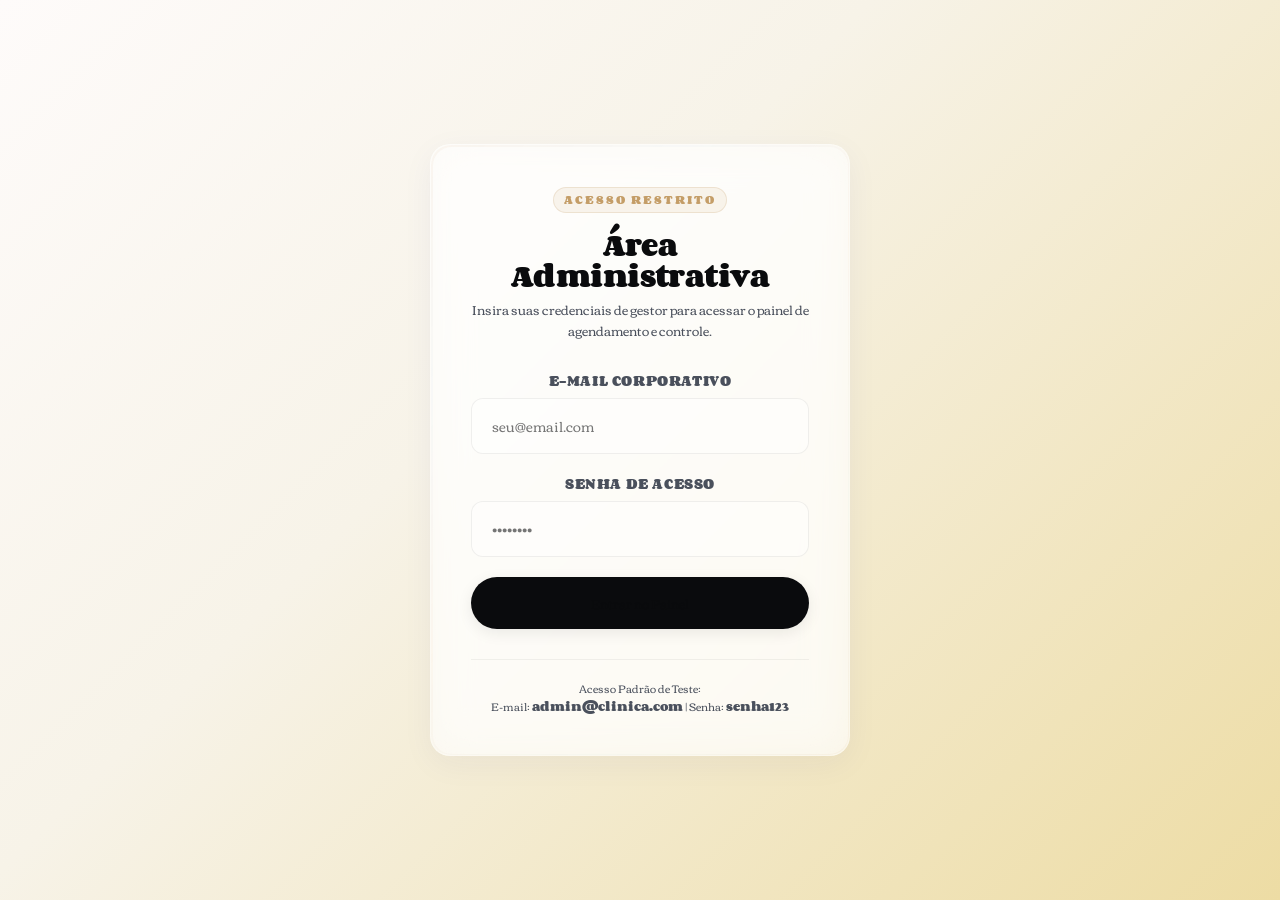
==== commit 6313e972: "style: apply Corben font for all site texts and headings" ====
--- a/admin.html
+++ b/admin.html
@@ -7,7 +7,7 @@
     <!-- Google Fonts: Outfit (luxury headings) and Inter (body content) -->
     <link rel="preconnect" href="https://fonts.googleapis.com">
     <link rel="preconnect" href="https://fonts.gstatic.com" crossorigin>
-    <link href="https://fonts.googleapis.com/css2?family=Inter:wght@300;400;500;600;700&family=Outfit:wght@300;400;500;600;700;800&display=swap" rel="stylesheet">
+    <link href="https://fonts.googleapis.com/css2?family=Inter:wght@300;400;500;600;700&family=Outfit:wght@300;400;500;600;700;800&family=Corben:wght@400;700&display=swap" rel="stylesheet">
     <link rel="stylesheet" href="style.css">
     <link rel="stylesheet" href="admin.css">
 </head>
--- a/style.css
+++ b/style.css
@@ -5,8 +5,8 @@
 /* Design Tokens & Theme Variables */
 :root {
     /* Fonts */
-    --font-primary: 'Inter', sans-serif;
-    --font-heading: 'Outfit', sans-serif;
+    --font-primary: 'Corben', serif;
+    --font-heading: 'Corben', serif;
 
     /* Transition Curves */
     --transition-smooth: all 0.6s cubic-bezier(0.16, 1, 0.3, 1);
